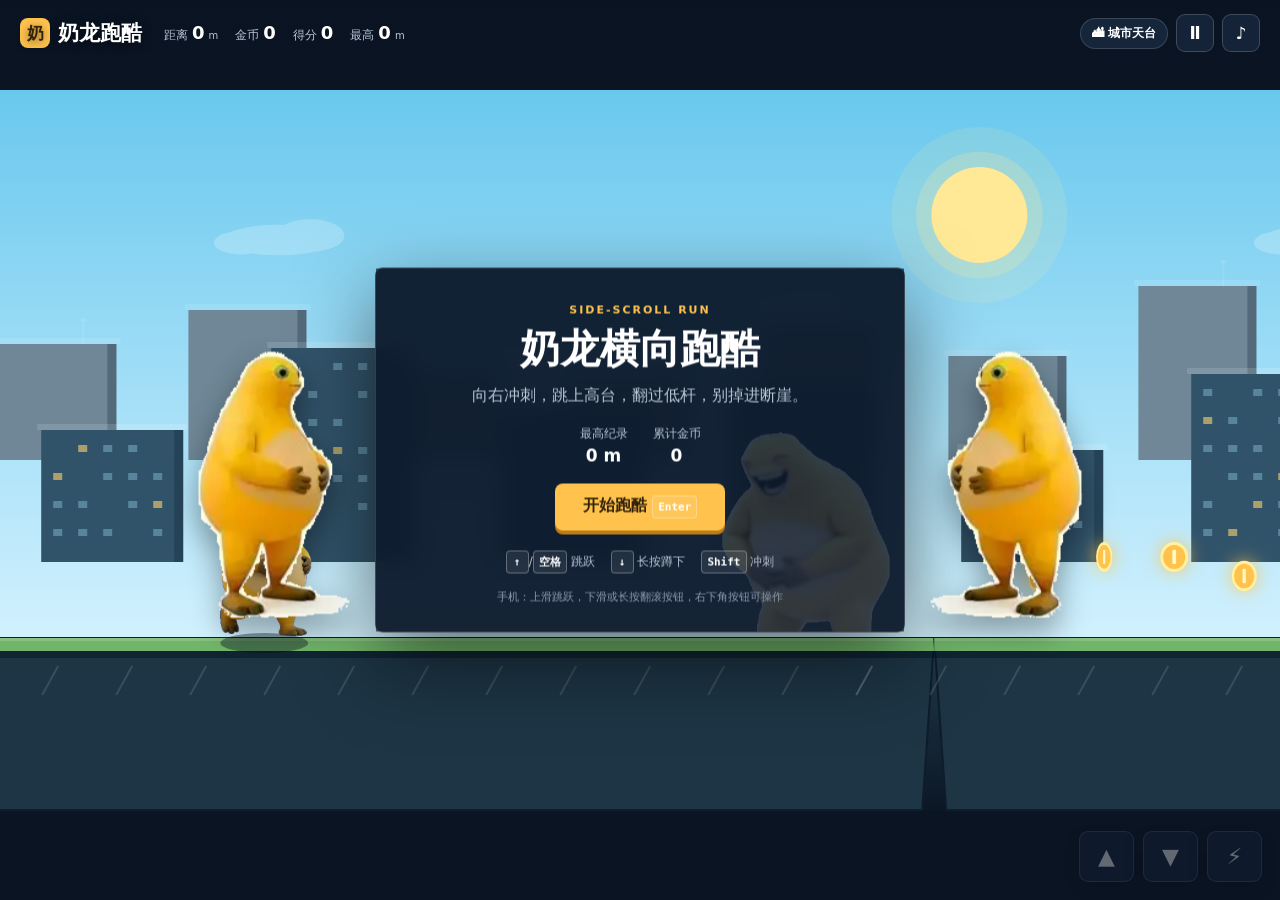
==== index.html @ a780fe1c "Publish Nailong Run web game" ====
<!doctype html>
<html lang="zh-CN">
<head>
  <meta charset="UTF-8">
  <meta name="viewport" content="width=device-width, initial-scale=1, maximum-scale=1, user-scalable=no, viewport-fit=cover">
  <meta name="theme-color" content="#101b2d">
  <meta name="description" content="奶龙横向跑酷：跳跃、二段跳、翻滚，冲过高台和断崖。">
  <title>奶龙横向跑酷</title>
  <link rel="stylesheet" href="style.css">
</head>
<body>
  <main id="gameShell">
    <canvas id="game" aria-label="奶龙横向跑酷游戏画面"></canvas>
    <header class="hud">
      <div class="brand"><span class="brand-mark">奶</span><span>奶龙跑酷</span></div>
      <div class="stats">
        <span><i>距离</i><b id="distance">0</b><em>m</em></span>
        <span><i>金币</i><b id="coins">0</b></span>
        <span><i>得分</i><b id="score">0</b></span>
        <span><i>最高</i><b id="best">0</b><em>m</em></span>
      </div>
      <div class="hud-actions">
        <span id="biomeChip" class="biome-chip">🏙 城市天台</span>
        <span id="abilityStatus" class="ability-status hidden"><b id="abilityLabel"></b></span>
        <button id="pauseBtn" class="icon-btn" type="button" aria-label="暂停">Ⅱ</button>
        <button id="soundBtn" class="icon-btn" type="button" aria-label="切换声音">♪</button>
      </div>
    </header>
    <div id="combo" class="combo hidden"><span>连击</span><b id="comboCount">×0</b><i><u id="comboFill"></u></i></div>
    <div id="banner" class="banner hidden"></div>
    <div id="portraitNotice" class="portrait-notice"><strong>请横屏游玩</strong><span>把手机转向横屏，奶龙马上开跑</span></div>

    <section id="startPanel" class="panel panel-start">
      <div class="start-meme start-meme-left" aria-hidden="true"><img src="assets/start-meme-character.png" alt=""></div>
      <div class="start-meme start-meme-right" aria-hidden="true"><img src="assets/start-meme-character.png" alt=""></div>
      <p class="eyebrow">SIDE-SCROLL RUN</p>
      <h1>奶龙横向跑酷</h1>
      <p class="tagline">向右冲刺，跳上高台，翻过低杆，别掉进断崖。</p>
      <div class="records"><span>最高纪录 <b id="startBest">0 m</b></span><span>累计金币 <b id="startCoins">0</b></span></div>
      <button id="startBtn" class="primary" type="button">开始跑酷 <kbd>Enter</kbd></button>
      <div class="howto"><span><kbd>↑</kbd>/<kbd>空格</kbd> 跳跃</span><span><kbd>↓</kbd> 长按蹲下</span><span><kbd>Shift</kbd> 冲刺</span></div>
      <p class="tip">手机：上滑跳跃，下滑或长按翻滚按钮，右下角按钮可操作</p>
    </section>

    <section id="pausePanel" class="panel panel-small hidden">
      <p class="eyebrow">PAUSED</p><h2>先歇一下</h2><p>奶龙还在原地等你。</p>
      <div class="panel-actions"><button id="resumeBtn" class="primary" type="button">继续跑</button><button id="quitBtn" class="ghost" type="button">结束本局</button></div>
    </section>

    <section id="overPanel" class="panel panel-small hidden">
      <p class="eyebrow">RUN COMPLETE</p><h2 id="overTitle">本次成绩</h2>
      <div class="result"><b id="finalDistance">0</b><span>米</span></div>
      <div class="result-grid"><span>金币 <b id="finalCoins">0</b></span><span>得分 <b id="finalScore">0</b></span><span>最高连击 <b id="finalCombo">×0</b></span></div>
      <div class="support-row"><button id="supportBtn" class="support-btn" type="button">♡ 支持作者</button><span>喜欢的话，给作者一点鼓励</span></div>
      <div class="panel-actions"><button id="restartBtn" class="primary" type="button">再跑一次</button><button id="homeBtn" class="ghost" type="button">返回首页</button></div>
    </section>

    <section id="supportModal" class="support-modal hidden" role="dialog" aria-modal="true" aria-labelledby="supportTitle">
      <div class="support-dialog">
        <button id="supportClose" class="support-close" type="button" aria-label="关闭支持作者界面">×</button>
        <p class="eyebrow">THANK YOU</p>
        <h2 id="supportTitle">支持作者</h2>
        <p class="support-copy">如果你喜欢奶龙跑酷，可以用微信支持作者 1 元。</p>
        <img class="support-qr" src="assets/support-wechat.png" alt="微信支付二维码，金额 1 元，收款人 Cyrus(**莉)">
        <p class="support-note">长按或扫码识别二维码</p>
        <a id="supportLink" class="support-link hidden" href="#" target="_blank" rel="noopener">打开收款链接</a>
      </div>
    </section>

    <nav class="mobile-controls" aria-label="游戏控制">
      <button data-action="jump" type="button" aria-label="跳跃">▲</button>
      <button data-action="roll" type="button" aria-label="翻滚">▼</button>
      <button data-action="dash" type="button" aria-label="冲刺">⚡</button>
    </nav>
  </main>
  <script src="js/horizontal.js"></script>
</body>
</html>
---- style.css ----
:root {
  color-scheme: dark;
  font-family: "Microsoft YaHei", "PingFang SC", system-ui, sans-serif;
  --ink: #f6f8ff;
  --muted: #b9c4d6;
  --panel: rgba(15, 24, 40, .9);
  --accent: #ffc34d;
  --accent2: #ff7a45;
}
* { box-sizing: border-box; -webkit-tap-highlight-color: transparent; }
html, body { width: 100%; height: 100%; min-height: 100%; margin: 0; overflow: hidden; background: #0b1423; }
body { touch-action: none; overscroll-behavior: none; -webkit-user-select: none; user-select: none; -webkit-touch-callout: none; }
button { border: 0; font: inherit; color: inherit; cursor: pointer; }
.hidden { display: none !important; }
#gameShell { position: relative; width: 100%; height: 100%; min-height: 100%; height: 100dvh; overflow: hidden; background: #0b1423; }
#game { display: block; width: 100%; height: 100%; touch-action: none; }
.hud { position: absolute; z-index: 5; inset: 0 0 auto; height: 66px; display: flex; align-items: center; gap: 22px; padding: calc(10px + env(safe-area-inset-top)) calc(20px + env(safe-area-inset-right)) 10px calc(20px + env(safe-area-inset-left)); pointer-events: none; background: linear-gradient(#091321d9, #09132188 65%, transparent); }
.brand { display: flex; align-items: center; gap: 8px; color: #fff; font-size: 21px; font-weight: 900; white-space: nowrap; text-shadow: 0 2px 10px #0008; }
.brand-mark { display: grid; place-items: center; width: 30px; height: 30px; border-radius: 8px; background: var(--accent); color: #33220a; font-size: 17px; }
.stats { display: flex; align-items: baseline; gap: 17px; flex-wrap: wrap; }
.stats span { display: flex; align-items: baseline; gap: 4px; font-size: 12px; color: var(--muted); }
.stats i { font-style: normal; }
.stats b { color: #fff; font-size: 18px; font-variant-numeric: tabular-nums; }
.stats em { font-style: normal; font-size: 10px; }
.hud-actions { display: flex; align-items: center; gap: 8px; margin-left: auto; pointer-events: auto; }
.biome-chip { padding: 6px 11px; border: 1px solid #ffffff26; border-radius: 999px; background: #18283ee6; color: #fff; font-size: 12px; font-weight: 800; white-space: nowrap; }
.ability-status { max-width: 150px; padding: 6px 10px; border: 1px solid #ffffff35; border-radius: 999px; background: #13243ae8; color: #fff; font-size: 11px; font-weight: 900; white-space: nowrap; overflow: hidden; text-overflow: ellipsis; }
.ability-status.shield { border-color: #ffd34d99; color: #ffe08a; }
.ability-status.boost { border-color: #5be0f599; color: #8eeaff; }
.icon-btn { display: grid; place-items: center; width: 38px; height: 38px; border: 1px solid #ffffff2e; border-radius: 9px; background: #17273bd9; font-weight: 900; font-size: 17px; }
.icon-btn:active { transform: translateY(2px); }
.combo { position: absolute; z-index: 4; top: 79px; left: 50%; transform: translateX(-50%); display: flex; align-items: center; gap: 9px; padding: 7px 13px; border: 1px solid #ffffff2c; border-radius: 999px; background: #17253bce; box-shadow: 0 8px 26px #0003; pointer-events: none; }
.combo span { color: var(--muted); font-size: 12px; }
.combo b { color: var(--accent); font-size: 20px; }
.combo i { width: 80px; height: 5px; overflow: hidden; border-radius: 4px; background: #ffffff2b; }
.combo u { display: block; width: 100%; height: 100%; background: linear-gradient(90deg, var(--accent), var(--accent2)); text-decoration: none; }
.banner { position: absolute; z-index: 4; top: 132px; left: 50%; transform: translateX(-50%); padding: 9px 18px; border-radius: 8px; background: #17263ddd; color: #fff; font-weight: 900; box-shadow: 0 8px 28px #0004; }
.panel { position: absolute; z-index: 8; left: 50%; top: 50%; width: min(530px, calc(100% - 32px)); transform: translate(-50%, -50%); padding: 25px 30px 27px; border: 1px solid #ffffff24; border-radius: 8px; background: var(--panel); box-shadow: 0 28px 80px #0008; text-align: center; backdrop-filter: blur(12px); }
.panel-start { position: absolute; overflow: visible; isolation: isolate; padding-top: 28px; }
.panel-start::before { content: ""; position: absolute; z-index: 0; inset: 0; background: #0f1d31a8; pointer-events: none; }
.panel-start::after { content: ""; position: absolute; z-index: 0; inset: 0; background: url("assets/laugh.png") no-repeat right -3% bottom -16%; background-size: 43% auto; opacity: .16; pointer-events: none; }
.panel-start > *:not(.start-meme) { position: relative; z-index: 1; }
.start-meme { position: absolute; z-index: 1; top: 50%; width: clamp(120px, 16vw, 190px); aspect-ratio: 155 / 285; transform: translateY(-50%); pointer-events: none; filter: drop-shadow(0 14px 15px #0006); }
.start-meme img { display: block; width: 100%; height: 100%; object-fit: contain; }
.start-meme-left { right: calc(100% + 18px); transform: translateY(-50%) scaleX(-1); }
.start-meme-right { left: calc(100% + 18px); }
.eyebrow { margin: 7px 0 5px; color: var(--accent); font-size: 11px; font-weight: 900; letter-spacing: 2px; }
.panel h1, .panel h2 { margin: 0; color: #fff; letter-spacing: 0; }
.panel h1 { font-size: 40px; }
.panel h2 { font-size: 28px; }
.tagline, .panel-small p { margin: 9px 0 19px; color: var(--muted); }
.records { display: flex; justify-content: center; gap: 25px; margin: 18px 0; color: var(--muted); font-size: 12px; }
.records b { display: block; margin-top: 3px; color: #fff; font-size: 17px; }
.primary, .ghost { min-width: 170px; padding: 12px 20px; border-radius: 8px; font-weight: 900; }
.primary { background: var(--accent); color: #33220a; box-shadow: 0 4px 0 #bd7c18; }
.primary:active { transform: translateY(3px); box-shadow: 0 1px 0 #bd7c18; }
.ghost { border: 1px solid #ffffff32; background: #ffffff12; color: #fff; }
.howto { display: flex; justify-content: center; gap: 16px; margin-top: 20px; color: var(--muted); font-size: 12px; }
kbd { display: inline-grid; place-items: center; min-width: 23px; height: 23px; padding: 0 5px; border: 1px solid #ffffff4a; border-radius: 4px; background: #ffffff14; color: #fff; font: 800 11px ui-monospace, monospace; }
.tip { margin: 16px 0 0; color: #8e9bb0; font-size: 11px; }
.panel-actions { display: flex; justify-content: center; gap: 10px; margin-top: 18px; }
.result { display: flex; align-items: baseline; justify-content: center; gap: 7px; margin: 7px 0 15px; }
.result b { color: var(--accent); font-size: 66px; line-height: 1; }
.result span { color: var(--muted); font-weight: 800; }
.result-grid { display: grid; grid-template-columns: repeat(3, 1fr); gap: 8px; color: var(--muted); font-size: 12px; }
.result-grid span { padding: 9px 6px; border: 1px solid #ffffff18; border-radius: 7px; background: #ffffff08; }
.result-grid b { display: block; margin-top: 3px; color: #fff; font-size: 18px; }
.support-row { display: flex; align-items: center; justify-content: center; gap: 10px; margin-top: 16px; color: #9eabc0; font-size: 11px; }
.support-btn { padding: 8px 13px; border: 1px solid #ffd34d66; border-radius: 7px; background: #ffd34d16; color: #ffe08a; font-weight: 900; }
.support-btn:active { transform: translateY(1px); background: #ffd34d28; }
.support-modal { position: absolute; z-index: 16; inset: 0; display: grid; place-items: center; padding: calc(18px + env(safe-area-inset-top)) calc(18px + env(safe-area-inset-right)) calc(18px + env(safe-area-inset-bottom)) calc(18px + env(safe-area-inset-left)); background: #06101de8; backdrop-filter: blur(9px); }
.support-dialog { position: relative; width: min(430px, calc(100% - 4px)); max-height: calc(100% - 12px); overflow: auto; padding: 25px 24px 21px; border: 1px solid #ffffff2b; border-radius: 10px; background: #14243af5; box-shadow: 0 28px 90px #000b; text-align: center; }
.support-dialog h2 { margin: 0; color: #fff; font-size: 29px; }
.support-copy { margin: 8px auto 15px; max-width: 290px; color: var(--muted); font-size: 13px; line-height: 1.6; }
.support-close { position: absolute; top: 9px; right: 11px; display: grid; place-items: center; width: 31px; height: 31px; border: 1px solid #ffffff2d; border-radius: 7px; background: #ffffff12; color: #fff; font-size: 23px; line-height: 1; }
.support-close:hover { background: #ffffff24; }
.support-close:active { transform: translateY(1px); }
.support-qr { display: block; width: min(100%, 360px); max-height: min(62vh, 560px); margin: 0 auto; object-fit: contain; border-radius: 7px; background: #fff; }
.support-note { margin: 11px 0 0; color: #aebbd0; font-size: 12px; }
.support-link { display: inline-block; margin-top: 10px; color: #ffe08a; font-size: 12px; }
.mobile-controls { position: absolute; z-index: 7; right: calc(18px + env(safe-area-inset-right)); bottom: calc(18px + env(safe-area-inset-bottom)); display: flex; gap: 9px; touch-action: none; }
.mobile-controls button { display: grid; place-items: center; width: 55px; height: 51px; min-width: 55px; min-height: 51px; border: 1px solid #ffffff35; border-radius: 9px; background: #17283fd1; color: #fff; font-size: 22px; font-weight: 900; box-shadow: 0 7px 18px #0004; touch-action: none; user-select: none; -webkit-user-select: none; }
.mobile-controls button:active, .mobile-controls button.active { background: #354e70ed; transform: translateY(2px); }
.portrait-notice { display: none; position: absolute; z-index: 20; inset: 0; place-items: center; align-content: center; gap: 10px; padding: calc(30px + env(safe-area-inset-top)) calc(30px + env(safe-area-inset-right)) calc(30px + env(safe-area-inset-bottom)) calc(30px + env(safe-area-inset-left)); background: #0b1423f2; text-align: center; }
.portrait-notice strong { font-size: 25px; }
.portrait-notice span { color: var(--muted); font-size: 14px; }
@media (orientation: portrait) and (max-width: 800px) { .portrait-notice { display: grid; } }
@media (max-width: 900px) {
  .hud { gap: 10px; padding-inline: 12px; }
  .brand { font-size: 17px; }
  .brand-mark { width: 26px; height: 26px; font-size: 14px; }
  .stats { gap: 9px; }
  .stats span:nth-child(3) { display: none; }
  .stats b { font-size: 15px; }
  .biome-chip { display: none; }
  .ability-status { max-width: 112px; }
  .panel h1 { font-size: 32px; }
  .howto { gap: 8px; flex-wrap: wrap; }
  .start-meme { width: 112px; opacity: .8; }
  .start-meme-left { right: calc(100% + 7px); }
  .start-meme-right { left: calc(100% + 7px); }
}
@media (max-width: 620px), (max-height: 600px) {
  .panel-start { padding-top: 22px; }
  .panel-start::after { background-size: 51% auto; background-position: right -5% bottom -18%; opacity: .11; }
  .panel { padding: 19px 18px 21px; }
  .panel-actions { flex-wrap: wrap; }
  .panel-actions button { flex: 1 1 145px; min-width: 0; }
  .support-row { flex-direction: column; gap: 6px; }
  .start-meme { display: block; width: 64px; opacity: .62; top: 52%; }
  .start-meme-left { right: calc(100% + 4px); }
  .start-meme-right { left: calc(100% + 4px); }
}
@media (orientation: portrait) and (max-width: 800px) { .start-meme { display: none; } }
@media (orientation: landscape) and (max-height: 480px) {
  .hud { height: 52px; padding-top: calc(6px + env(safe-area-inset-top)); padding-bottom: 6px; }
  .brand { font-size: 15px; }
  .brand-mark { width: 24px; height: 24px; font-size: 13px; }
  .stats { gap: 7px; }
  .stats span { font-size: 10px; }
  .stats b { font-size: 13px; }
  .icon-btn { width: 34px; height: 34px; }
  .mobile-controls { right: calc(10px + env(safe-area-inset-right)); bottom: calc(10px + env(safe-area-inset-bottom)); gap: 6px; }
  .mobile-controls button { width: 48px; height: 44px; min-width: 48px; min-height: 44px; font-size: 19px; }
  .panel { max-height: calc(100% - 12px); overflow-y: auto; padding-top: 15px; padding-bottom: 15px; }
  .panel-start { padding-top: 15px; }
  .panel h1 { font-size: 26px; }
  .tagline { margin: 5px 0 10px; }
  .records { margin: 10px 0; }
  .howto { margin-top: 11px; }
  .tip { margin-top: 9px; }
}
@media (pointer: fine) and (min-width: 901px) { .mobile-controls { opacity: .36; transition: opacity .2s; } .mobile-controls:hover { opacity: 1; } }
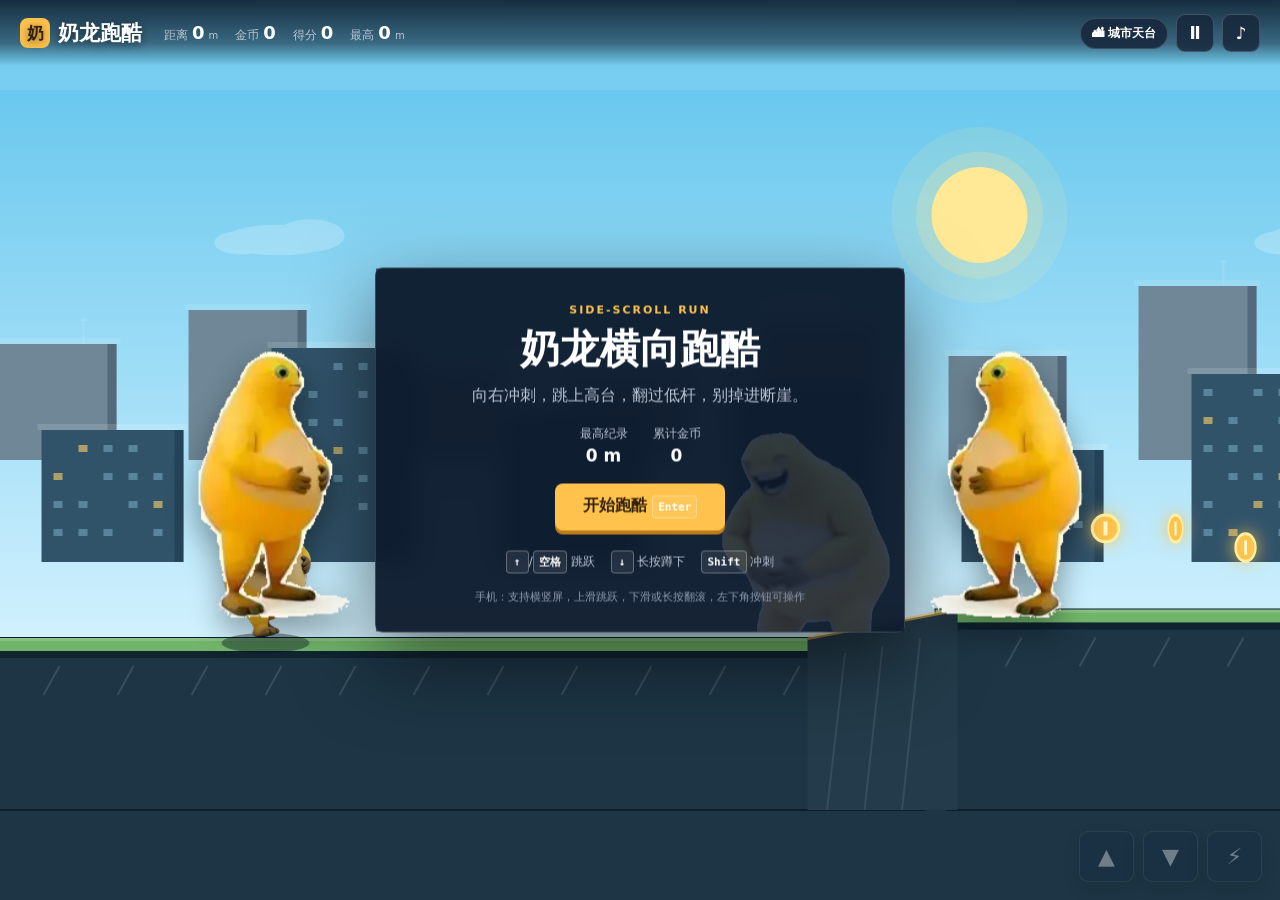
==== commit 624695ad: "Add portrait mobile layout and stronger haptics" ====
--- a/index.html
+++ b/index.html
@@ -28,8 +28,6 @@
     </header>
     <div id="combo" class="combo hidden"><span>连击</span><b id="comboCount">×0</b><i><u id="comboFill"></u></i></div>
     <div id="banner" class="banner hidden"></div>
-    <div id="portraitNotice" class="portrait-notice"><strong>请横屏游玩</strong><span>把手机转向横屏，奶龙马上开跑</span></div>
-
     <section id="startPanel" class="panel panel-start">
       <div class="start-meme start-meme-left" aria-hidden="true"><img src="assets/start-meme-character.png" alt=""></div>
       <div class="start-meme start-meme-right" aria-hidden="true"><img src="assets/start-meme-character.png" alt=""></div>
@@ -39,7 +37,7 @@
       <div class="records"><span>最高纪录 <b id="startBest">0 m</b></span><span>累计金币 <b id="startCoins">0</b></span></div>
       <button id="startBtn" class="primary" type="button">开始跑酷 <kbd>Enter</kbd></button>
       <div class="howto"><span><kbd>↑</kbd>/<kbd>空格</kbd> 跳跃</span><span><kbd>↓</kbd> 长按蹲下</span><span><kbd>Shift</kbd> 冲刺</span></div>
-      <p class="tip">手机：上滑跳跃，下滑或长按翻滚按钮，右下角按钮可操作</p>
+      <p class="tip">手机：支持横竖屏，上滑跳跃，下滑或长按翻滚，左下角按钮可操作</p>
     </section>
 
     <section id="pausePanel" class="panel panel-small hidden">
@@ -51,16 +49,16 @@
       <p class="eyebrow">RUN COMPLETE</p><h2 id="overTitle">本次成绩</h2>
       <div class="result"><b id="finalDistance">0</b><span>米</span></div>
       <div class="result-grid"><span>金币 <b id="finalCoins">0</b></span><span>得分 <b id="finalScore">0</b></span><span>最高连击 <b id="finalCombo">×0</b></span></div>
-      <div class="support-row"><button id="supportBtn" class="support-btn" type="button">♡ 支持作者</button><span>喜欢的话，给作者一点鼓励</span></div>
+      <div class="support-row"><button id="supportBtn" class="support-btn" type="button">♡ 请作者吃包辣条</button><span>喜欢的话，请作者吃包辣条</span></div>
       <div class="panel-actions"><button id="restartBtn" class="primary" type="button">再跑一次</button><button id="homeBtn" class="ghost" type="button">返回首页</button></div>
     </section>
 
     <section id="supportModal" class="support-modal hidden" role="dialog" aria-modal="true" aria-labelledby="supportTitle">
       <div class="support-dialog">
-        <button id="supportClose" class="support-close" type="button" aria-label="关闭支持作者界面">×</button>
+        <button id="supportClose" class="support-close" type="button" aria-label="关闭请作者吃包辣条界面">×</button>
         <p class="eyebrow">THANK YOU</p>
-        <h2 id="supportTitle">支持作者</h2>
-        <p class="support-copy">如果你喜欢奶龙跑酷，可以用微信支持作者 1 元。</p>
+        <h2 id="supportTitle">请作者吃包辣条吗？</h2>
+        <p class="support-copy">如果你喜欢奶龙跑酷，可以用微信请作者吃一包辣条。</p>
         <img class="support-qr" src="assets/support-wechat.png" alt="微信支付二维码，金额 1 元，收款人 Cyrus(**莉)">
         <p class="support-note">长按或扫码识别二维码</p>
         <a id="supportLink" class="support-link hidden" href="#" target="_blank" rel="noopener">打开收款链接</a>
--- a/style.css
+++ b/style.css
@@ -66,7 +66,7 @@
 .result-grid span { padding: 9px 6px; border: 1px solid #ffffff18; border-radius: 7px; background: #ffffff08; }
 .result-grid b { display: block; margin-top: 3px; color: #fff; font-size: 18px; }
 .support-row { display: flex; align-items: center; justify-content: center; gap: 10px; margin-top: 16px; color: #9eabc0; font-size: 11px; }
-.support-btn { padding: 8px 13px; border: 1px solid #ffd34d66; border-radius: 7px; background: #ffd34d16; color: #ffe08a; font-weight: 900; }
+.support-btn { padding: 8px 13px; border: 1px solid #ffd34d66; border-radius: 7px; background: #ffd34d16; color: #ffe08a; font-weight: 900; white-space: nowrap; }
 .support-btn:active { transform: translateY(1px); background: #ffd34d28; }
 .support-modal { position: absolute; z-index: 16; inset: 0; display: grid; place-items: center; padding: calc(18px + env(safe-area-inset-top)) calc(18px + env(safe-area-inset-right)) calc(18px + env(safe-area-inset-bottom)) calc(18px + env(safe-area-inset-left)); background: #06101de8; backdrop-filter: blur(9px); }
 .support-dialog { position: relative; width: min(430px, calc(100% - 4px)); max-height: calc(100% - 12px); overflow: auto; padding: 25px 24px 21px; border: 1px solid #ffffff2b; border-radius: 10px; background: #14243af5; box-shadow: 0 28px 90px #000b; text-align: center; }
@@ -81,10 +81,6 @@
 .mobile-controls { position: absolute; z-index: 7; right: calc(18px + env(safe-area-inset-right)); bottom: calc(18px + env(safe-area-inset-bottom)); display: flex; gap: 9px; touch-action: none; }
 .mobile-controls button { display: grid; place-items: center; width: 55px; height: 51px; min-width: 55px; min-height: 51px; border: 1px solid #ffffff35; border-radius: 9px; background: #17283fd1; color: #fff; font-size: 22px; font-weight: 900; box-shadow: 0 7px 18px #0004; touch-action: none; user-select: none; -webkit-user-select: none; }
 .mobile-controls button:active, .mobile-controls button.active { background: #354e70ed; transform: translateY(2px); }
-.portrait-notice { display: none; position: absolute; z-index: 20; inset: 0; place-items: center; align-content: center; gap: 10px; padding: calc(30px + env(safe-area-inset-top)) calc(30px + env(safe-area-inset-right)) calc(30px + env(safe-area-inset-bottom)) calc(30px + env(safe-area-inset-left)); background: #0b1423f2; text-align: center; }
-.portrait-notice strong { font-size: 25px; }
-.portrait-notice span { color: var(--muted); font-size: 14px; }
-@media (orientation: portrait) and (max-width: 800px) { .portrait-notice { display: grid; } }
 @media (max-width: 900px) {
   .hud { gap: 10px; padding-inline: 12px; }
   .brand { font-size: 17px; }
@@ -107,11 +103,7 @@
   .panel-actions { flex-wrap: wrap; }
   .panel-actions button { flex: 1 1 145px; min-width: 0; }
   .support-row { flex-direction: column; gap: 6px; }
-  .start-meme { display: block; width: 64px; opacity: .62; top: 52%; }
-  .start-meme-left { right: calc(100% + 4px); }
-  .start-meme-right { left: calc(100% + 4px); }
 }
-@media (orientation: portrait) and (max-width: 800px) { .start-meme { display: none; } }
 @media (orientation: landscape) and (max-height: 480px) {
   .hud { height: 52px; padding-top: calc(6px + env(safe-area-inset-top)); padding-bottom: 6px; }
   .brand { font-size: 15px; }
@@ -122,7 +114,7 @@
   .icon-btn { width: 34px; height: 34px; }
   .mobile-controls { right: calc(10px + env(safe-area-inset-right)); bottom: calc(10px + env(safe-area-inset-bottom)); gap: 6px; }
   .mobile-controls button { width: 48px; height: 44px; min-width: 48px; min-height: 44px; font-size: 19px; }
-  .panel { max-height: calc(100% - 12px); overflow-y: auto; padding-top: 15px; padding-bottom: 15px; }
+  .panel { max-height: calc(100% - 12px); overflow-x: hidden; overflow-y: auto; padding-top: 15px; padding-bottom: 15px; }
   .panel-start { padding-top: 15px; }
   .panel h1 { font-size: 26px; }
   .tagline { margin: 5px 0 10px; }
@@ -130,4 +122,43 @@
   .howto { margin-top: 11px; }
   .tip { margin-top: 9px; }
 }
+@media (pointer: coarse), (max-width: 900px) {
+  .mobile-controls { left: calc(12px + env(safe-area-inset-left)); right: auto; }
+}
+@media (orientation: landscape) and (max-height: 480px) and (pointer: coarse) {
+  .mobile-controls { left: calc(10px + env(safe-area-inset-left)); right: auto; }
+  .start-meme { display: block; width: 64px; opacity: .62; top: 52%; }
+  .start-meme-left { right: calc(100% + 4px); }
+  .start-meme-right { left: calc(100% + 4px); }
+}
+@media (orientation: portrait) and (max-width: 800px) {
+  .hud {
+    min-height: calc(96px + env(safe-area-inset-top)); height: auto;
+    display: grid; grid-template-columns: minmax(0, 1fr) auto; grid-template-rows: 36px 30px;
+    align-content: start; gap: 4px 8px;
+    padding: calc(8px + env(safe-area-inset-top)) calc(10px + env(safe-area-inset-right)) 8px calc(10px + env(safe-area-inset-left));
+  }
+  .brand { grid-column: 1; grid-row: 1; min-width: 0; font-size: 16px; }
+  .stats { grid-column: 1 / -1; grid-row: 2; display: grid; grid-template-columns: repeat(3, auto); justify-content: space-between; width: 100%; gap: 8px; }
+  .stats span { font-size: 10px; }
+  .stats b { font-size: 14px; }
+  .hud-actions { grid-column: 2; grid-row: 1; gap: 6px; }
+  .ability-status { max-width: 96px; padding-inline: 7px; }
+  .icon-btn { width: 34px; height: 34px; font-size: 15px; }
+  .combo { top: calc(104px + env(safe-area-inset-top)); }
+  .banner { top: calc(151px + env(safe-area-inset-top)); max-width: calc(100% - 24px); text-align: center; }
+  .mobile-controls { left: calc(12px + env(safe-area-inset-left)); right: auto; bottom: calc(16px + env(safe-area-inset-bottom)); gap: 8px; }
+  .mobile-controls button { width: 58px; height: 56px; min-width: 58px; min-height: 56px; font-size: 22px; }
+  .panel { width: min(530px, calc(100% - 20px)); max-height: calc(100% - 24px - env(safe-area-inset-top) - env(safe-area-inset-bottom)); overflow-x: hidden; overflow-y: auto; padding: 20px 16px 21px; }
+  .panel h1 { font-size: 30px; }
+  .panel h2 { font-size: 25px; }
+  .tagline { margin: 7px 0 13px; font-size: 13px; }
+  .records { margin: 13px 0; }
+  .howto { display: none; }
+  .tip { margin-top: 13px; font-size: 12px; line-height: 1.55; }
+  .result b { font-size: 52px; }
+  .result-grid b { font-size: 16px; }
+  .start-meme { display: none; }
+  .support-dialog { width: min(410px, calc(100% - 2px)); padding-inline: 17px; }
+}
 @media (pointer: fine) and (min-width: 901px) { .mobile-controls { opacity: .36; transition: opacity .2s; } .mobile-controls:hover { opacity: 1; } }
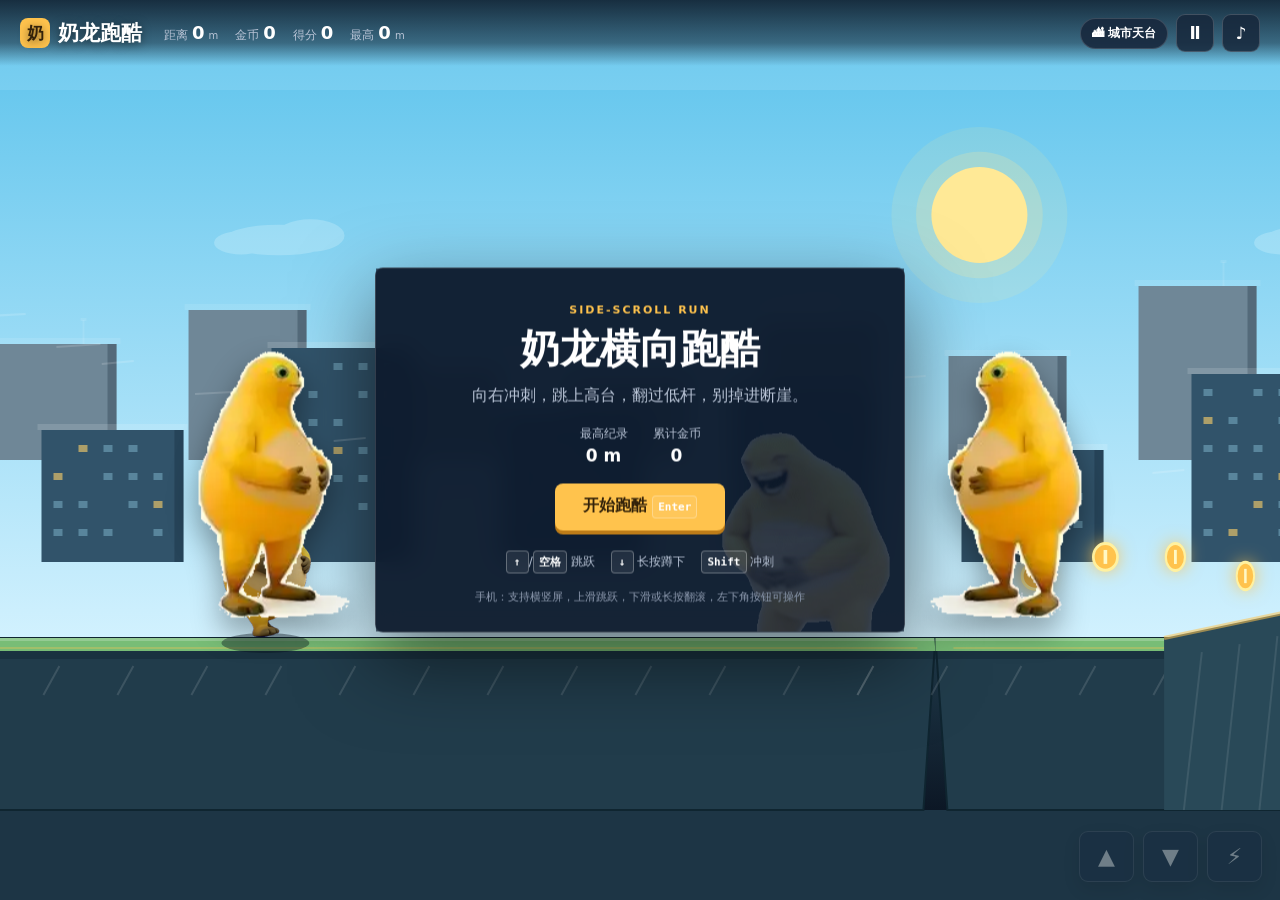
==== commit fef58ca2: "Refine obstacles and add offline mobile install" ====
--- a/index.html
+++ b/index.html
@@ -5,7 +5,11 @@
   <meta name="viewport" content="width=device-width, initial-scale=1, maximum-scale=1, user-scalable=no, viewport-fit=cover">
   <meta name="theme-color" content="#101b2d">
   <meta name="description" content="奶龙横向跑酷：跳跃、二段跳、翻滚，冲过高台和断崖。">
+  <meta name="apple-mobile-web-app-capable" content="yes">
+  <meta name="apple-mobile-web-app-status-bar-style" content="black-translucent">
   <title>奶龙横向跑酷</title>
+  <link rel="manifest" href="manifest.webmanifest">
+  <link rel="apple-touch-icon" href="assets/icon-192.png">
   <link rel="stylesheet" href="style.css">
 </head>
 <body>
@@ -72,5 +76,12 @@
     </nav>
   </main>
   <script src="js/horizontal.js"></script>
+  <script>
+    if ('serviceWorker' in navigator) {
+      window.addEventListener('load', () => {
+        navigator.serviceWorker.register('./sw.js', { scope: './' }).catch(() => {});
+      });
+    }
+  </script>
 </body>
 </html>
